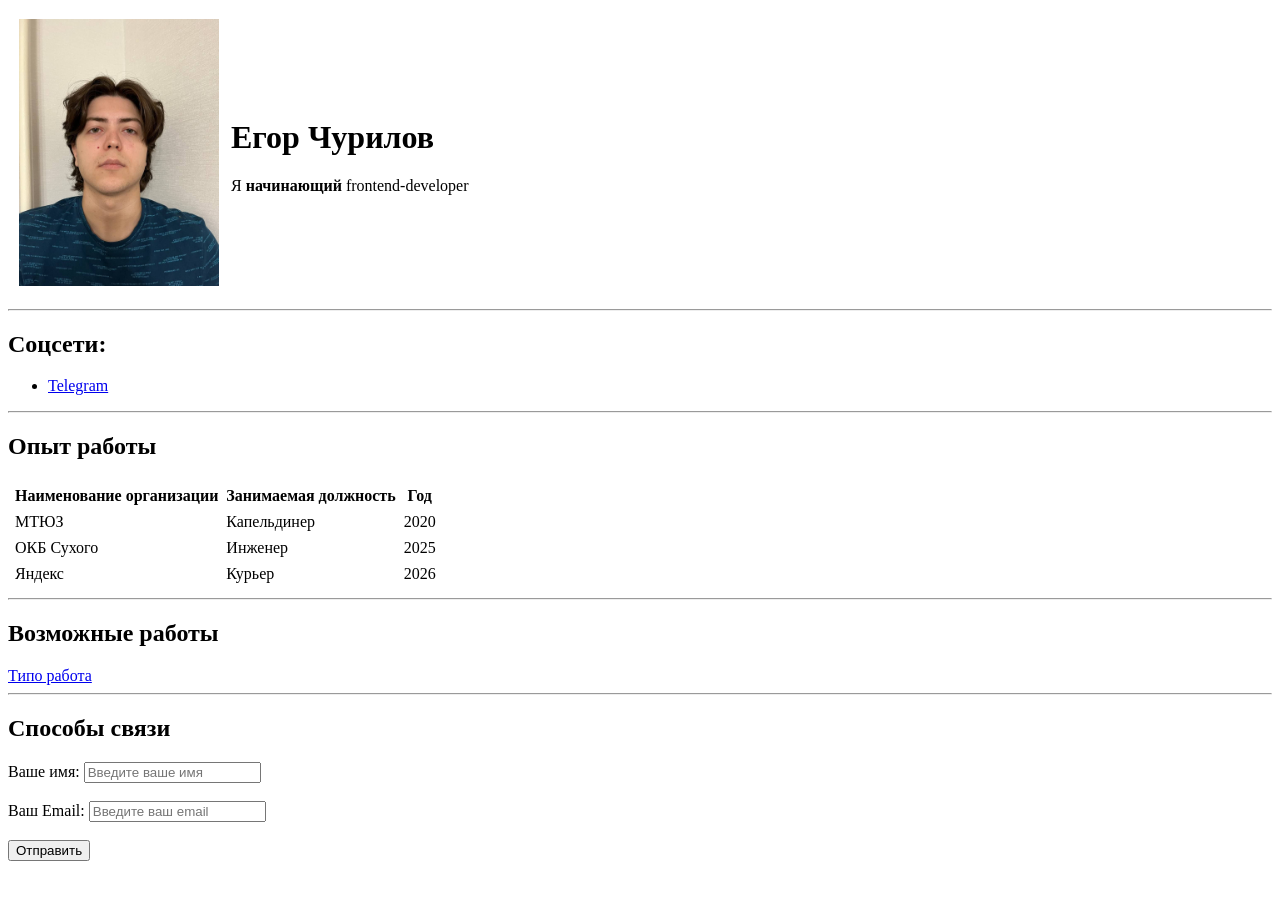
==== index.html @ b397f0d2 "Add files via upload" ====
<!DOCTYPE html>
<html lang="ru">
<head>
    <meta charset="UTF-8">
    <meta name="viewport" content="width=device-width, initial-scale=1.0">
    <title>Yegor website</title>
</head>
<body>
    <table cellspacing = "10">
        <tr>
            <td><img src="avatar.jpg" width="200" alt="фотография меня"></td>
            <td><h1>Егор Чурилов</h1> <p>Я <strong>начинающий</strong> frontend-developer</p></td>
        </tr>
    </table>
    <hr>
    <h2>Соцсети:</h2>
    <ul>
        <li><a href="https://t.me/Sp1rkl" target="_blank">Telegram</a></li>
    </ul>
    <hr>
    <h2>Опыт работы</h2>
    <table cellspacing ="6">
        <tr>
            <th>Наименование организации</th>
            <th>Занимаемая должность</th>
            <th>Год</th>
        </tr>
        <tr>
            <td>МТЮЗ</td>
            <td>Капельдинер</td>
            <td>2020</td>
        </tr>
        <tr>
            <td>ОКБ Сухого</td>
            <td>Инженер</td>
            <td>2025</td>
        </tr>
        <tr>
            <td>Яндекс</td>
            <td>Курьер</td>
            <td>2026</td>
        </tr>
    </table>
    <hr>
    <h2>Возможные работы</h2>
    <a href="weeb.html">Типо работа</a>
    <hr>
    <h2>Способы связи</h2>
    <form>
        <label for="name">Ваше имя:</label>
        <input type="text" id="name" placeholder="Введите ваше имя">
    </form>
    <br>
    <form>
        <label for="email">Ваш Email:</label>
        <input type="text" id="email" placeholder="Введите ваш email">
    </form>
    <br>
    <input type="submit" value="Отправить">
</body>
</html>
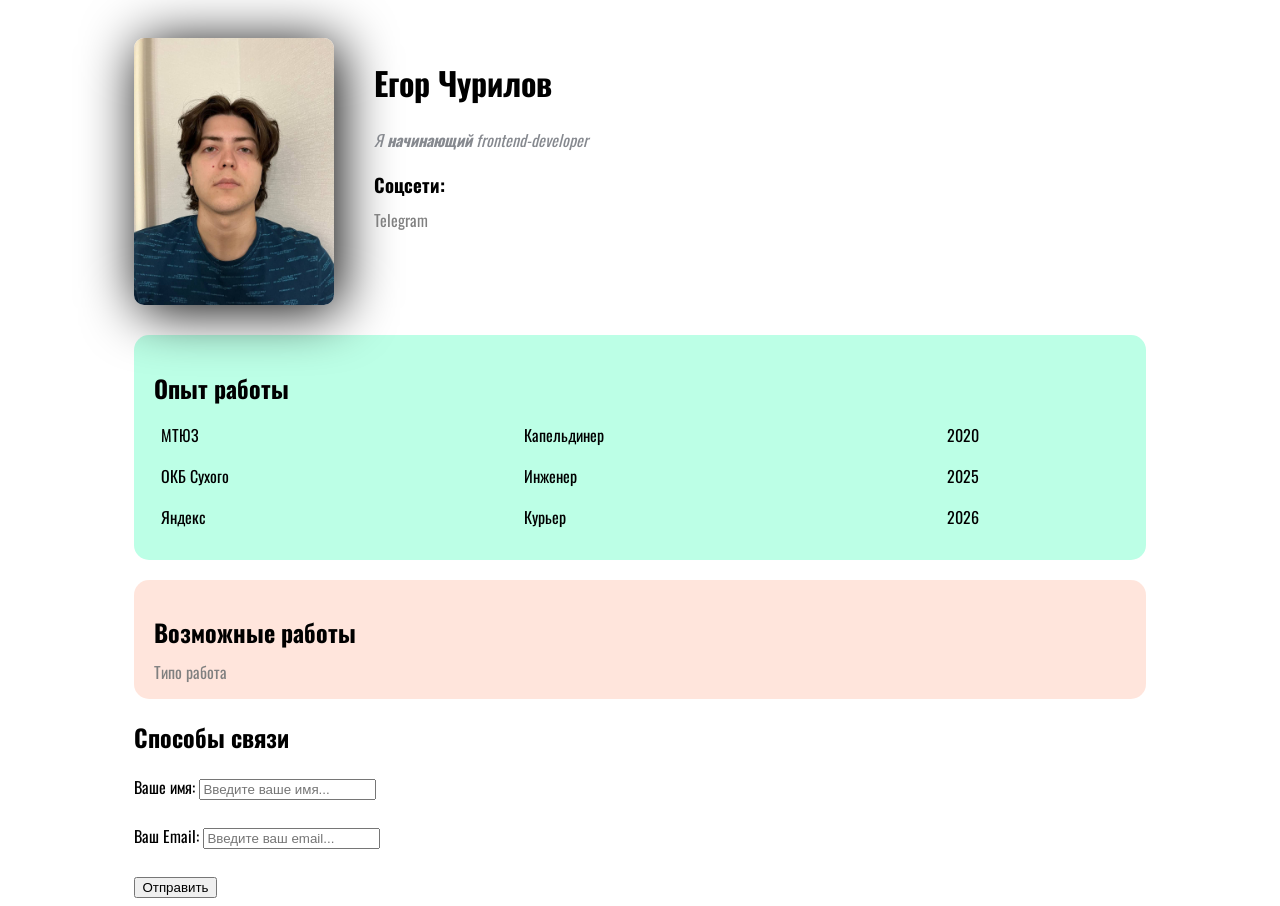
==== commit 78da383d: "finish project" ====
--- a/index.html
+++ b/index.html
@@ -4,58 +4,64 @@
     <meta charset="UTF-8">
     <meta name="viewport" content="width=device-width, initial-scale=1.0">
     <title>Yegor website</title>
+    <style>
+        @import url('https://fonts.googleapis.com/css2?family=Oswald&display=swap');
+    </style>    
+    <link rel="stylesheet" href="styles.css">
 </head>
-<body>
-    <table cellspacing = "10">
-        <tr>
-            <td><img src="avatar.jpg" width="200" alt="фотография меня"></td>
-            <td><h1>Егор Чурилов</h1> <p>Я <strong>начинающий</strong> frontend-developer</p></td>
-        </tr>
-    </table>
-    <hr>
-    <h2>Соцсети:</h2>
-    <ul>
-        <li><a href="https://t.me/Sp1rkl" target="_blank">Telegram</a></li>
-    </ul>
-    <hr>
-    <h2>Опыт работы</h2>
-    <table cellspacing ="6">
-        <tr>
-            <th>Наименование организации</th>
-            <th>Занимаемая должность</th>
-            <th>Год</th>
-        </tr>
-        <tr>
-            <td>МТЮЗ</td>
-            <td>Капельдинер</td>
-            <td>2020</td>
-        </tr>
-        <tr>
-            <td>ОКБ Сухого</td>
-            <td>Инженер</td>
-            <td>2025</td>
-        </tr>
-        <tr>
-            <td>Яндекс</td>
-            <td>Курьер</td>
-            <td>2026</td>
-        </tr>
-    </table>
-    <hr>
-    <h2>Возможные работы</h2>
-    <a href="weeb.html">Типо работа</a>
-    <hr>
-    <h2>Способы связи</h2>
-    <form>
-        <label for="name">Ваше имя:</label>
-        <input type="text" id="name" placeholder="Введите ваше имя">
-    </form>
-    <br>
-    <form>
-        <label for="email">Ваш Email:</label>
-        <input type="text" id="email" placeholder="Введите ваш email">
-    </form>
-    <br>
-    <input type="submit" value="Отправить">
+<body class="oswald">
+    <div class="container">
+        <div class="info">
+            <img src="avatar.jpg" width="200" alt="фотография меня" class="avatar">
+            <div class="info-text">
+                <h1>Егор Чурилов</h1> 
+                <p>Я <strong>начинающий</strong> frontend-developer</p>
+                <div class="social">
+                    <h3>Соцсети:</h3>
+                        <a href="https://t.me/Sp1rkl" target="_blank">Telegram</a>
+                </div>
+            </div>
+        </div>
+        
+        
+        <div class="card bg-work">
+            <h2>Опыт работы</h2>
+            <table cellspacing ="6" class="table">
+                <tr>
+                    <td>МТЮЗ</td>
+                    <td>Капельдинер</td>
+                    <td>2020</td>
+                </tr>
+                <tr>
+                    <td>ОКБ Сухого</td>
+                    <td>Инженер</td>
+                    <td>2025</td>
+                </tr>
+                <tr>
+                    <td>Яндекс</td>
+                    <td>Курьер</td>
+                    <td>2026</td>
+                </tr>
+            </table>
+        </div>
+
+        <div class="card bg-projects">
+            <h2>Возможные работы</h2>
+            <a href="weeb.html">Типо работа</a>
+        </div>
+
+        <h2>Способы связи</h2>
+        <form>
+            <label for="name">Ваше имя:</label>
+            <input type="text" id="name" placeholder="Введите ваше имя...">
+        </form>
+        <br>
+        <form>
+            <label for="email">Ваш Email:</label>
+            <input type="text" id="email" placeholder="Введите ваш email...">
+        </form>
+        <br>
+        <input type="submit" value="Отправить">
+    </div>
 </body>
 </html>
--- a/styles.css
+++ b/styles.css
@@ -0,0 +1,95 @@
+*{
+    box-sizing: border-box;
+}
+
+.oswald {
+  font-family: "Oswald", sans-serif;
+  font-optical-sizing: auto;
+  font-weight: 400;
+  font-style: normal;
+}
+
+.avatar{
+    border-radius: 10px;
+    width: 200px;
+    box-shadow:5px 5px 55px;
+}
+.info p{
+    color: #86898f;
+    margin: 0;
+    font-style: italic;
+}
+/* Box model */
+
+.container{
+    width: 80%;
+    margin: auto;
+    padding-top: 30px;
+}
+
+a {
+    color:gray;
+    text-decoration: none;
+}
+
+
+a:hover{
+    text-decoration: underline;
+}
+
+a:visited {
+    color:black;
+}
+
+a:active{
+    color: rgb(255, 0, 38);
+}
+
+.card{
+    padding: 15px 20px;
+    background: red;
+    margin-bottom: 20px;
+    border-radius: 15px;
+}
+
+.bg-work{
+    background: #bcffe6;
+
+}
+
+.bg-projects{
+    background: rgba(255, 213, 198, 0.603);
+}
+.social{
+    margin-bottom: 20px;
+}
+
+.card h2{
+    margin-bottom: 10px;
+}
+
+.table{
+    width: 100%;
+}
+
+.table td{
+    padding-bottom: 10px;
+}
+
+.info{
+    display: flex;
+    margin-bottom: 30px;
+}
+@media (max-width:550px){
+    .info{
+        text-align: center;
+        display: block;
+    }
+}
+
+.info-text{
+    margin-left: 40px;
+}
+.info-text h3 {
+    margin-bottom: 10px;
+}
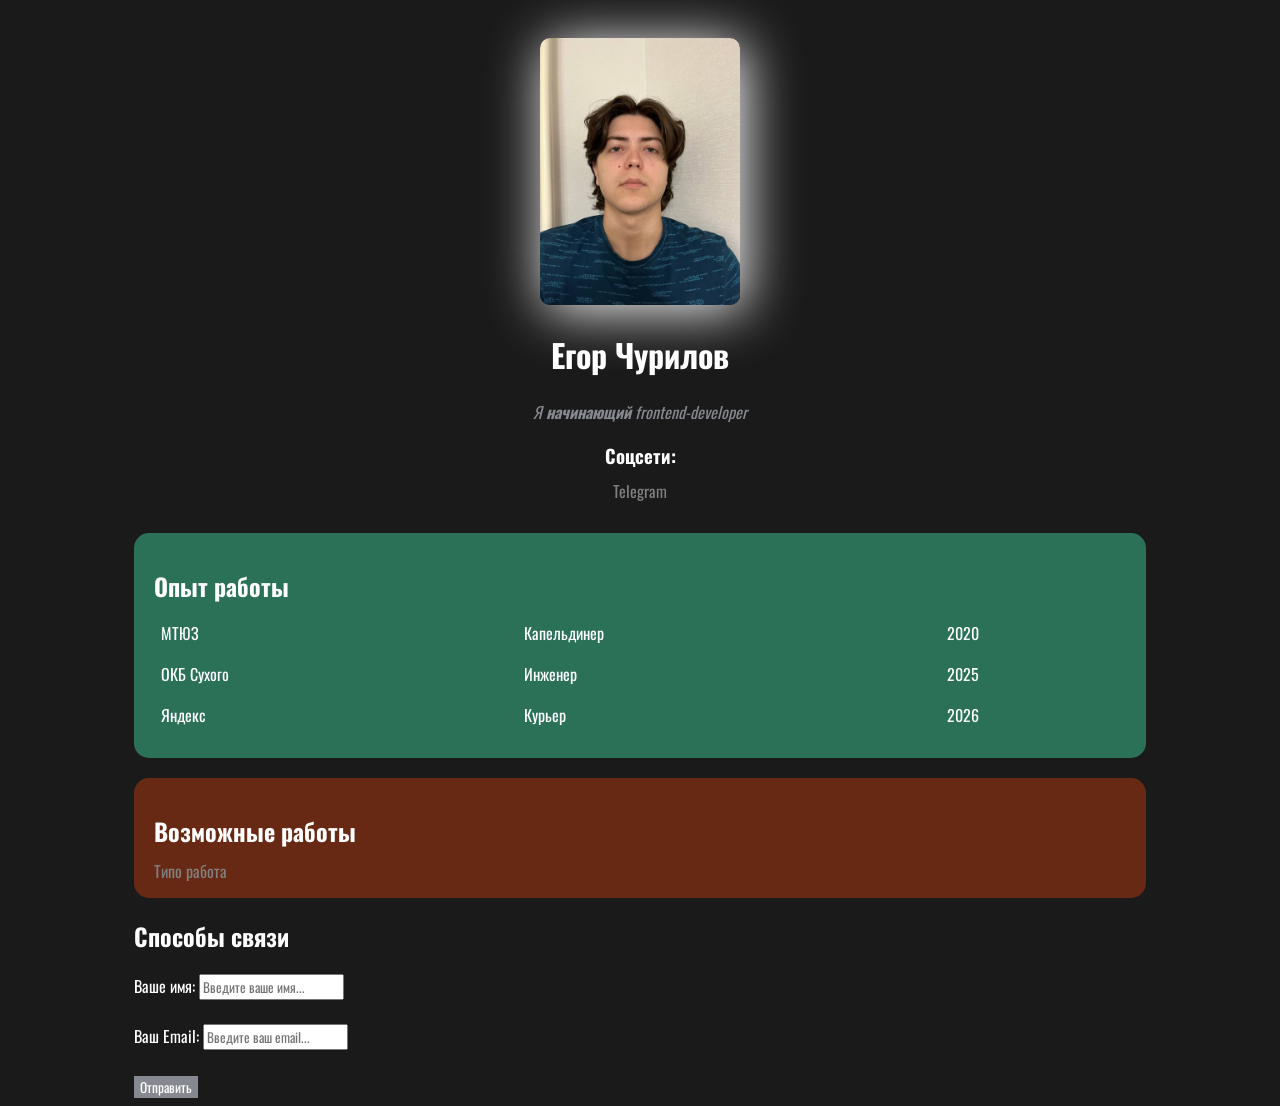
==== commit ac66c859: "Add files via upload" ====
--- a/index.html
+++ b/index.html
@@ -53,15 +53,15 @@
         <h2>Способы связи</h2>
         <form>
             <label for="name">Ваше имя:</label>
-            <input type="text" id="name" placeholder="Введите ваше имя...">
+            <input class="text-form" type="text" id="name" placeholder="Введите ваше имя...">
         </form>
         <br>
         <form>
             <label for="email">Ваш Email:</label>
-            <input type="text" id="email" placeholder="Введите ваш email...">
+            <input class="text-form" type="text" id="email" placeholder="Введите ваш email...">
         </form>
         <br>
-        <input type="submit" value="Отправить">
+        <input class="text-form btn" type="submit" value="Отправить">
     </div>
 </body>
 </html>
--- a/styles.css
+++ b/styles.css
@@ -1,18 +1,24 @@
+body{
+    background-color: rgb(26, 26, 26);
+}
+
 *{
     box-sizing: border-box;
 }
 
 .oswald {
-  font-family: "Oswald", sans-serif;
-  font-optical-sizing: auto;
-  font-weight: 400;
-  font-style: normal;
+    color: white;
+    font-family: "Oswald", sans-serif;
+    font-optical-sizing: auto;
+    font-weight: 400;
+    font-style: normal;
 }
 
 .avatar{
     border-radius: 10px;
     width: 200px;
     box-shadow:5px 5px 55px;
+    text-align: center;
 }
 .info p{
     color: #86898f;
@@ -53,12 +59,11 @@
 }
 
 .bg-work{
-    background: #bcffe6;
-
+    background: #2b7158;
 }
 
 .bg-projects{
-    background: rgba(255, 213, 198, 0.603);
+    background: rgba(142, 50, 17, 0.675);
 }
 .social{
     margin-bottom: 20px;
@@ -77,9 +82,11 @@
 }
 
 .info{
-    display: flex;
+    display: block;
     margin-bottom: 30px;
+    text-align: center;
 }
+
 @media (max-width:550px){
     .info{
         text-align: center;
@@ -88,8 +95,18 @@
 }
 
 .info-text{
-    margin-left: 40px;
+    text-align: center;
 }
 .info-text h3 {
     margin-bottom: 10px;
+}
+.text-form{
+    font-family: inherit;
+}
+
+.btn{
+    color: white;
+    background-color: #86898f;
+    border-style: none;
+
 }
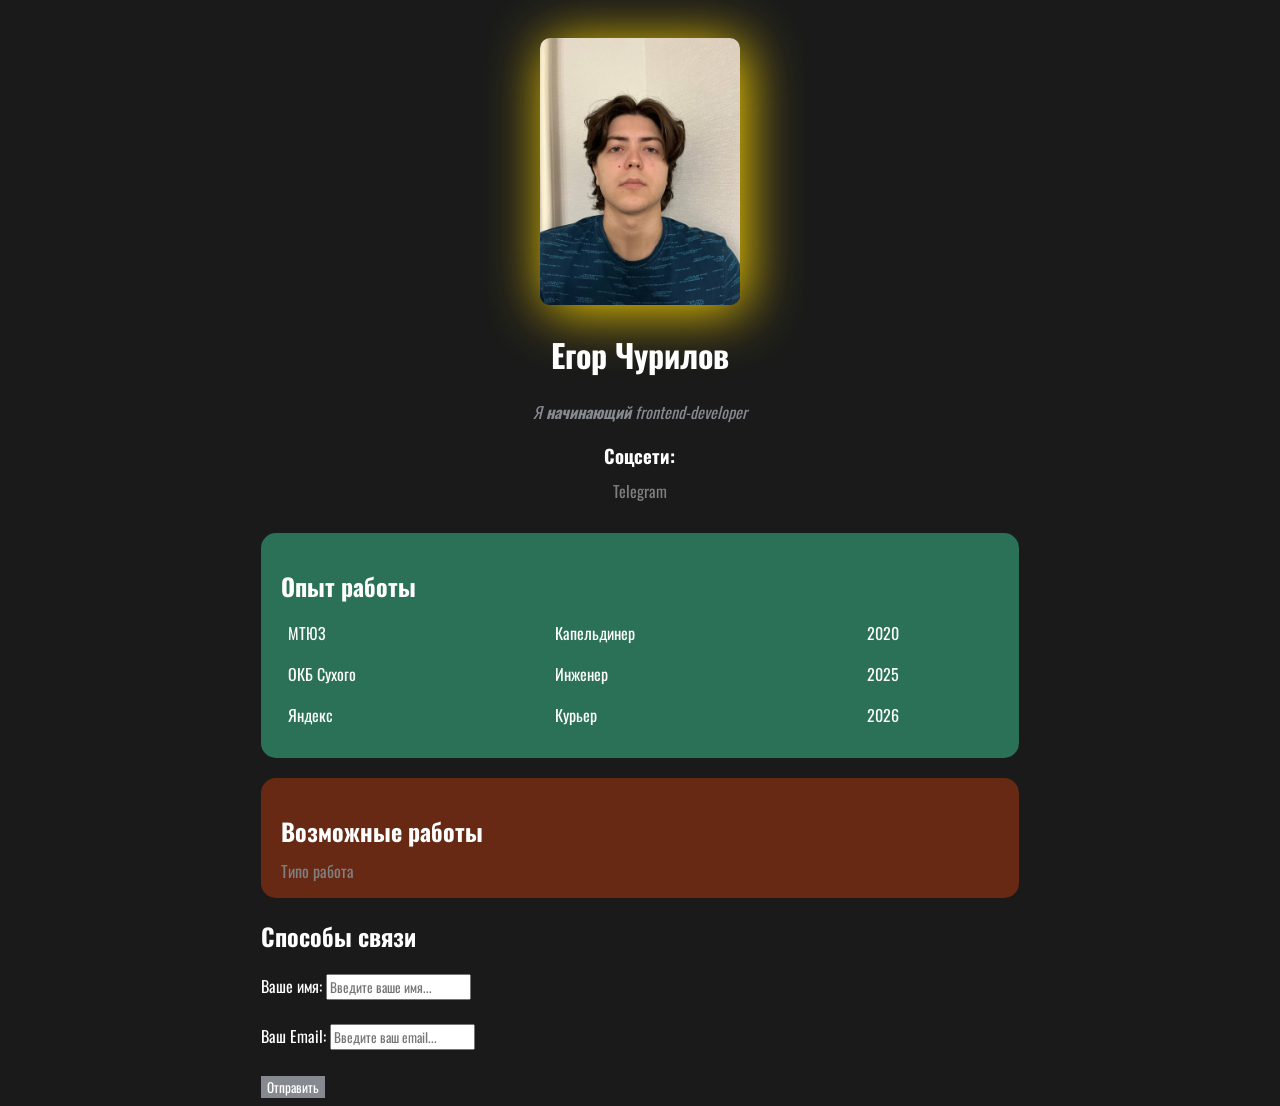
==== commit cecf95b5: "beta -v web" ====
--- a/index.html
+++ b/index.html
@@ -1,67 +1,67 @@
-<!DOCTYPE html>
-<html lang="ru">
-<head>
-    <meta charset="UTF-8">
-    <meta name="viewport" content="width=device-width, initial-scale=1.0">
-    <title>Yegor website</title>
-    <style>
-        @import url('https://fonts.googleapis.com/css2?family=Oswald&display=swap');
-    </style>    
-    <link rel="stylesheet" href="styles.css">
-</head>
-<body class="oswald">
-    <div class="container">
-        <div class="info">
-            <img src="avatar.jpg" width="200" alt="фотография меня" class="avatar">
-            <div class="info-text">
-                <h1>Егор Чурилов</h1> 
-                <p>Я <strong>начинающий</strong> frontend-developer</p>
-                <div class="social">
-                    <h3>Соцсети:</h3>
-                        <a href="https://t.me/Sp1rkl" target="_blank">Telegram</a>
-                </div>
-            </div>
-        </div>
-        
-        
-        <div class="card bg-work">
-            <h2>Опыт работы</h2>
-            <table cellspacing ="6" class="table">
-                <tr>
-                    <td>МТЮЗ</td>
-                    <td>Капельдинер</td>
-                    <td>2020</td>
-                </tr>
-                <tr>
-                    <td>ОКБ Сухого</td>
-                    <td>Инженер</td>
-                    <td>2025</td>
-                </tr>
-                <tr>
-                    <td>Яндекс</td>
-                    <td>Курьер</td>
-                    <td>2026</td>
-                </tr>
-            </table>
-        </div>
-
-        <div class="card bg-projects">
-            <h2>Возможные работы</h2>
-            <a href="weeb.html">Типо работа</a>
-        </div>
-
-        <h2>Способы связи</h2>
-        <form>
-            <label for="name">Ваше имя:</label>
-            <input class="text-form" type="text" id="name" placeholder="Введите ваше имя...">
-        </form>
-        <br>
-        <form>
-            <label for="email">Ваш Email:</label>
-            <input class="text-form" type="text" id="email" placeholder="Введите ваш email...">
-        </form>
-        <br>
-        <input class="text-form btn" type="submit" value="Отправить">
-    </div>
-</body>
+<!DOCTYPE html>
+<html lang="ru">
+<head>
+    <meta charset="UTF-8">
+    <meta name="viewport" content="width=device-width, initial-scale=1.0">
+    <title>Yegor website</title>
+    <style>
+        @import url('https://fonts.googleapis.com/css2?family=Oswald&display=swap');
+    </style>    
+    <link rel="stylesheet" href="styles.css">
+</head>
+<body class="oswald">
+    <div class="container">
+        <div class="info">
+            <img src="avatar.jpg" width="200" alt="фотография меня" class="avatar">
+            <div class="info-text">
+                <h1>Егор Чурилов</h1> 
+                <p>Я <strong>начинающий</strong> frontend-developer</p>
+                <div class="social">
+                    <h3>Соцсети:</h3>
+                        <a href="https://t.me/Sp1rkl" target="_blank">Telegram</a>
+                </div>
+            </div>
+        </div>
+        
+        
+        <div class="card bg-work">
+            <h2>Опыт работы</h2>
+            <table cellspacing ="6" class="table">
+                <tr>
+                    <td>МТЮЗ</td>
+                    <td>Капельдинер</td>
+                    <td>2020</td>
+                </tr>
+                <tr>
+                    <td>ОКБ Сухого</td>
+                    <td>Инженер</td>
+                    <td>2025</td>
+                </tr>
+                <tr>
+                    <td>Яндекс</td>
+                    <td>Курьер</td>
+                    <td>2026</td>
+                </tr>
+            </table>
+        </div>
+
+        <div class="card bg-projects">
+            <h2>Возможные работы</h2>
+            <a href="weeb.html">Типо работа</a>
+        </div>
+
+        <h2>Способы связи</h2>
+        <form>
+            <label for="name">Ваше имя:</label>
+            <input class="text-form" type="text" id="name" placeholder="Введите ваше имя...">
+        </form>
+        <br>
+        <form>
+            <label for="email">Ваш Email:</label>
+            <input class="text-form" type="text" id="email" placeholder="Введите ваш email...">
+        </form>
+        <br>
+        <input class="text-form btn" type="submit" value="Отправить">
+    </div>
+</body>
 </html>
--- a/styles.css
+++ b/styles.css
@@ -1,112 +1,113 @@
-body{
-    background-color: rgb(26, 26, 26);
-}
-
-*{
-    box-sizing: border-box;
-}
-
-.oswald {
-    color: white;
-    font-family: "Oswald", sans-serif;
-    font-optical-sizing: auto;
-    font-weight: 400;
-    font-style: normal;
-}
-
-.avatar{
-    border-radius: 10px;
-    width: 200px;
-    box-shadow:5px 5px 55px;
-    text-align: center;
-}
-.info p{
-    color: #86898f;
-    margin: 0;
-    font-style: italic;
-}
-/* Box model */
-
-.container{
-    width: 80%;
-    margin: auto;
-    padding-top: 30px;
-}
-
-a {
-    color:gray;
-    text-decoration: none;
-}
-
-
-a:hover{
-    text-decoration: underline;
-}
-
-a:visited {
-    color:black;
-}
-
-a:active{
-    color: rgb(255, 0, 38);
-}
-
-.card{
-    padding: 15px 20px;
-    background: red;
-    margin-bottom: 20px;
-    border-radius: 15px;
-}
-
-.bg-work{
-    background: #2b7158;
-}
-
-.bg-projects{
-    background: rgba(142, 50, 17, 0.675);
-}
-.social{
-    margin-bottom: 20px;
-}
-
-.card h2{
-    margin-bottom: 10px;
-}
-
-.table{
-    width: 100%;
-}
-
-.table td{
-    padding-bottom: 10px;
-}
-
-.info{
-    display: block;
-    margin-bottom: 30px;
-    text-align: center;
-}
-
-@media (max-width:550px){
-    .info{
-        text-align: center;
-        display: block;
-    }
-}
-
-.info-text{
-    text-align: center;
-}
-.info-text h3 {
-    margin-bottom: 10px;
-}
-.text-form{
-    font-family: inherit;
-}
-
-.btn{
-    color: white;
-    background-color: #86898f;
-    border-style: none;
-
+body{
+    background-color: rgb(26, 26, 26);
+}
+
+*{
+    box-sizing: border-box;
+}
+
+.oswald {
+    color: white;
+    font-family: "Oswald", sans-serif;
+    font-optical-sizing: auto;
+    font-weight: 400;
+    font-style: normal;
+}
+
+.avatar{
+    border-radius: 10px;
+    width: 200px;
+    box-shadow:5px 5px 55px;
+    color: gold;
+    text-align: center;
+}
+.info p{
+    color: #86898f;
+    margin: 0;
+    font-style: italic;
+}
+/* Box model */
+
+.container{
+    width: 60%;
+    margin: auto;
+    padding-top: 30px;
+}
+
+a {
+    color:gray;
+    text-decoration: none;
+}
+
+
+a:hover{
+    text-decoration: underline;
+}
+
+a:visited {
+    color:black;
+}
+
+a:active{
+    color: rgb(255, 0, 38);
+}
+
+.card{
+    padding: 15px 20px;
+    background: red;
+    margin-bottom: 20px;
+    border-radius: 15px;
+}
+
+.bg-work{
+    background: #2b7158;
+}
+
+.bg-projects{
+    background: rgba(142, 50, 17, 0.675);
+}
+.social{
+    margin-bottom: 20px;
+}
+
+.card h2{
+    margin-bottom: 10px;
+}
+
+.table{
+    width: 100%;
+}
+
+.table td{
+    padding-bottom: 10px;
+}
+
+.info{
+    display: block;
+    margin-bottom: 30px;
+    text-align: center;
+}
+
+@media (max-width:550px){
+    .info{
+        text-align: center;
+        display: block;
+    }
+}
+
+.info-text{
+    text-align: center;
+}
+.info-text h3 {
+    margin-bottom: 10px;
+}
+.text-form{
+    font-family: inherit;
+}
+
+.btn{
+    color: white;
+    background-color: #86898f;
+    border-style: none;
+
 }
